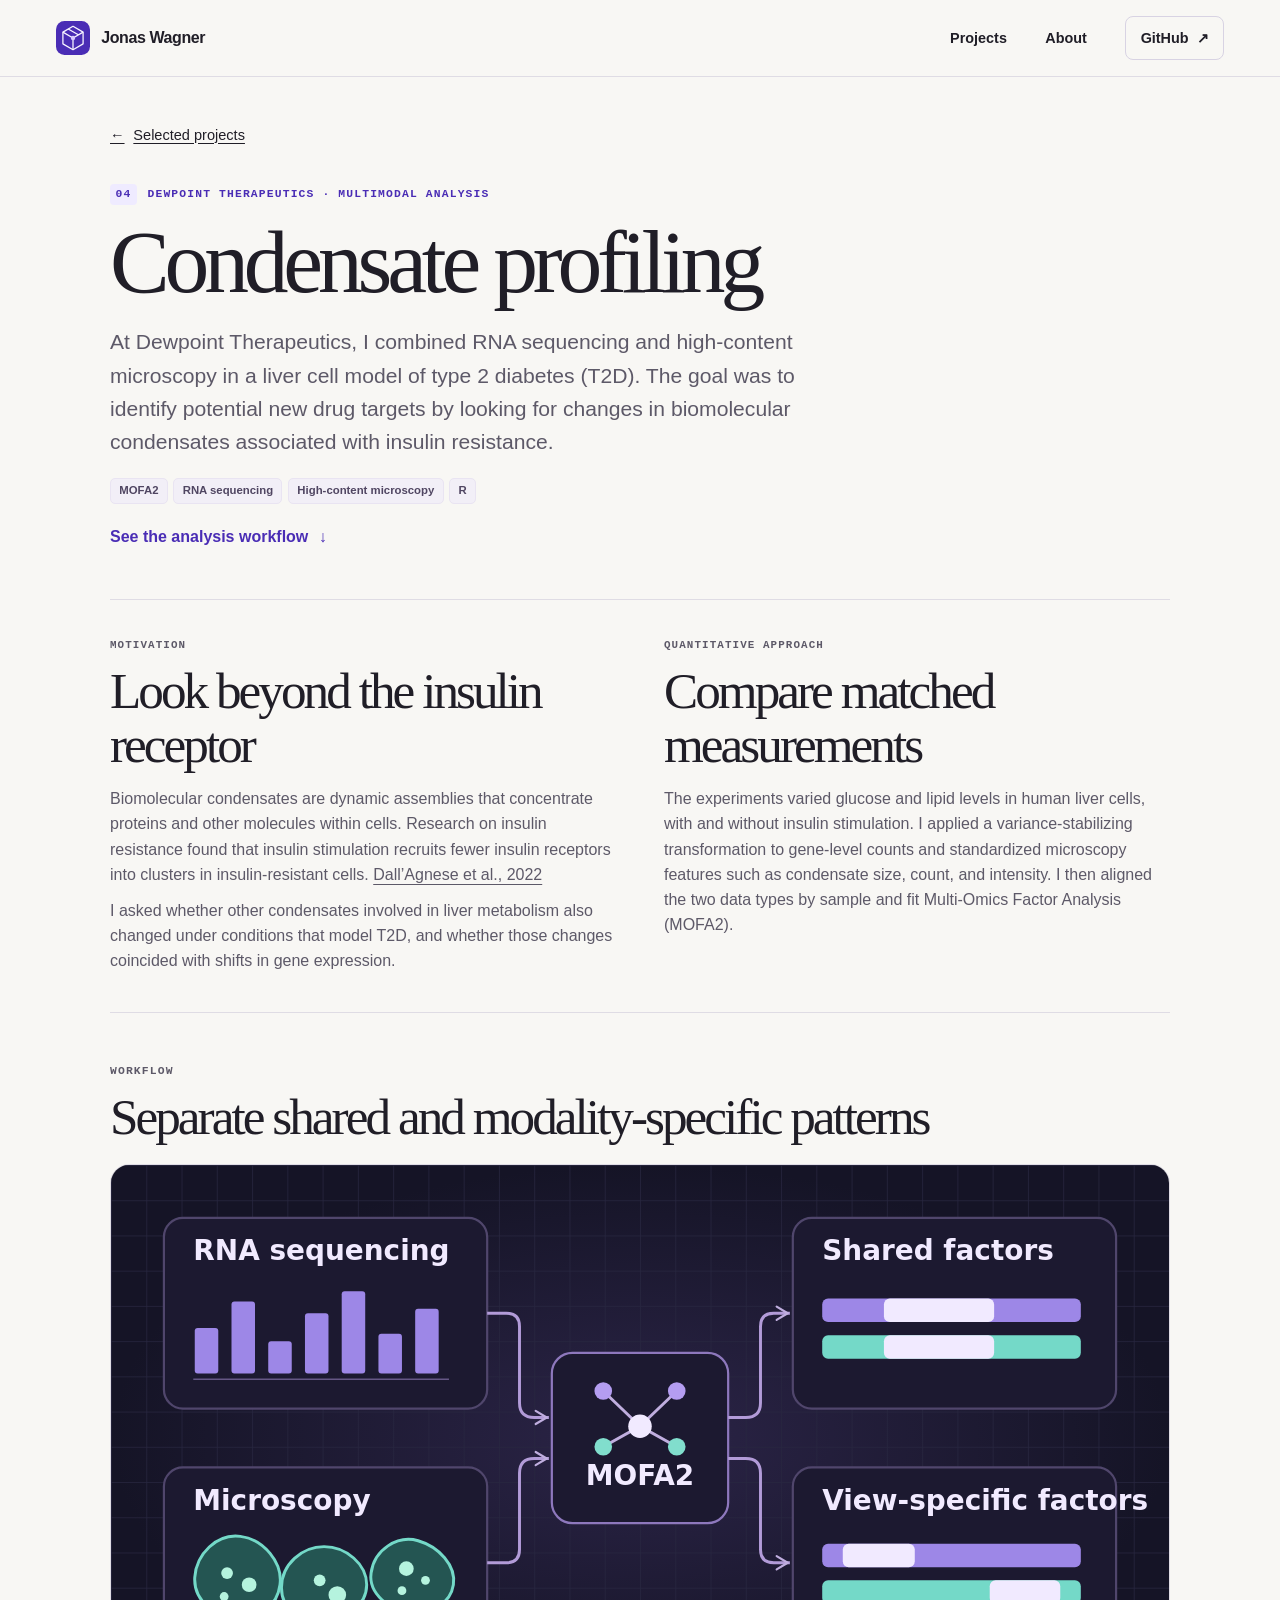
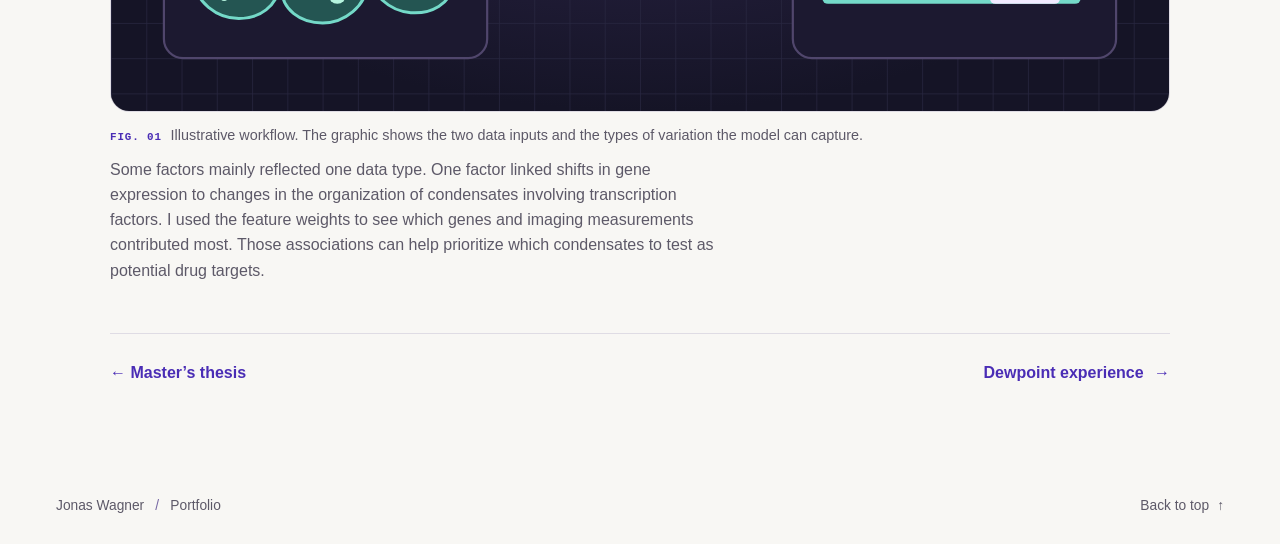
==== dewpoint.html @ bb7e2781 "Publish quantitative biology portfolio" ====
<!doctype html>
<html lang="en">
<head>
  <meta charset="utf-8">
  <meta name="viewport" content="width=device-width, initial-scale=1">
  <meta name="theme-color" content="#f8f7f4">
  <meta name="description" content="A Dewpoint Therapeutics project integrating RNA sequencing and microscopy to explore biomolecular condensates as potential drug targets in type 2 diabetes.">
  <title>Condensate profiling at Dewpoint Therapeutics · Jonas Wagner</title>
  <link rel="icon" href="assets/mark.svg" type="image/svg+xml">
  <link rel="stylesheet" href="assets/site.css">
</head>
<body id="top">
  <a class="skip-link" href="#main">Skip to content</a>
  <header class="site-header">
    <div class="shell header-inner">
      <a class="brand" href="index.html" aria-label="Jonas Wagner home"><img src="assets/mark.svg" width="34" height="34" alt=""><span>Jonas Wagner</span></a>
      <nav aria-label="Main navigation">
        <a href="index.html#projects">Projects</a>
        <a href="index.html#about">About</a>
        <a class="nav-external" href="https://github.com/WagnerJon">GitHub <span aria-hidden="true">↗</span></a>
      </nav>
    </div>
  </header>

  <main id="main" class="shell case">
    <a class="breadcrumb" href="index.html#projects"><span aria-hidden="true">←</span> Selected projects</a>
    <div class="case-header">
      <p class="eyebrow"><span class="section-index">04</span> Dewpoint Therapeutics · Multimodal analysis</p>
      <h1>Condensate profiling</h1>
      <p class="case-lead">At Dewpoint Therapeutics, I combined RNA sequencing and high-content microscopy in a liver cell model of type 2 diabetes (T2D). The goal was to identify potential new drug targets by looking for changes in biomolecular condensates associated with insulin resistance.</p>
      <ul class="tags" aria-label="Methods"><li>MOFA2</li><li>RNA sequencing</li><li>High-content microscopy</li><li>R</li></ul>
      <div class="case-actions"><a class="text-link" href="#workflow">See the analysis workflow <span aria-hidden="true">↓</span></a></div>
    </div>

    <div class="case-details">
      <section class="case-text">
        <p class="eyebrow">Motivation</p>
        <h2>Look beyond the insulin receptor</h2>
        <p>Biomolecular condensates are dynamic assemblies that concentrate proteins and other molecules within cells. Research on insulin resistance found that insulin stimulation recruits fewer insulin receptors into clusters in insulin-resistant cells. <a href="https://www.nature.com/articles/s41467-022-35176-7">Dall’Agnese et al., 2022</a></p>
        <p>I asked whether other condensates involved in liver metabolism also changed under conditions that model T2D, and whether those changes coincided with shifts in gene expression.</p>
      </section>
      <section class="case-text">
        <p class="eyebrow">Quantitative approach</p>
        <h2>Compare matched measurements</h2>
        <p>The experiments varied glucose and lipid levels in human liver cells, with and without insulin stimulation. I applied a variance-stabilizing transformation to gene-level counts and standardized microscopy features such as condensate size, count, and intensity. I then aligned the two data types by sample and fit Multi-Omics Factor Analysis (MOFA2).</p>
      </section>
    </div>

    <section id="workflow" class="case-section" aria-labelledby="workflow-title">
      <p class="eyebrow">Workflow</p>
      <h2 id="workflow-title">Separate shared and modality-specific patterns</h2>
      <figure class="case-figure">
        <a href="assets/dewpoint-workflow.svg" aria-label="Open the full-size multimodal analysis schematic"><img src="assets/dewpoint-workflow.svg" width="720" height="372" alt="RNA sequencing and microscopy measurements feed into MOFA2, which identifies shared factors and factors specific to one data view."></a>
        <figcaption><span class="figure-label">FIG. 01</span> <span>Illustrative workflow. The graphic shows the two data inputs and the types of variation the model can capture.</span></figcaption>
      </figure>
      <p>Some factors mainly reflected one data type. One factor linked shifts in gene expression to changes in the organization of condensates involving transcription factors. I used the feature weights to see which genes and imaging measurements contributed most. Those associations can help prioritize which condensates to test as potential drug targets.</p>
    </section>

    <nav class="case-end" aria-label="More projects">
      <a class="text-link" href="masters-thesis.html">← Master’s thesis</a>
      <a class="text-link" href="index.html#dewpoint">Dewpoint experience <span aria-hidden="true">→</span></a>
    </nav>
  </main>

  <footer class="site-footer"><div class="shell footer-inner"><a href="index.html">Jonas Wagner <span class="footer-divider">/</span> Portfolio</a><a href="#top">Back to top <span aria-hidden="true">↑</span></a></div></footer>
</body>
</html>
---- assets/site.css ----
:root {
  color-scheme: light;
  --paper: #f8f7f4;
  --white: #fff;
  --ink: #201e27;
  --muted: #5d5968;
  --line: #dfdce4;
  --accent: #4a2db5;
  --accent-dark: #38218e;
  --tint: #efebff;
  --night: #111423;
  --serif: Georgia, "Times New Roman", serif;
  --mono: ui-monospace, "SFMono-Regular", Consolas, monospace;
  --radius: 19px;
  font-family: -apple-system, BlinkMacSystemFont, "Segoe UI", sans-serif;
  color: var(--ink);
  background: var(--paper);
}

*, *::before, *::after { box-sizing: border-box; }
[hidden] { display: none !important; }
html { scroll-behavior: smooth; scroll-padding-top: 1.5rem; }
body { margin: 0; line-height: 1.58; }
img, video, canvas { display: block; max-width: 100%; }
img, video { height: auto; }
a { color: inherit; text-underline-offset: .24em; }
a:hover { color: var(--accent); }
button, input, select { font: inherit; }
button { cursor: pointer; }
:focus-visible { outline: 3px solid #7052e4; outline-offset: 4px; }
figure, ul, ol, p, h1, h2, h3 { margin: 0; }
h1, h2, h3 { line-height: 1.05; }
h1, h2 { font-family: var(--serif); font-weight: 400; letter-spacing: -.058em; }

.shell { width: min(1240px, calc(100% - 7rem)); margin-inline: auto; }
.skip-link {
  position: fixed;
  top: 1rem;
  left: 1rem;
  z-index: 10;
  padding: .65rem 1rem;
  background: var(--white);
  color: var(--accent);
  transform: translateY(-200%);
}
.skip-link:focus { transform: none; }
.site-header { border-bottom: 1px solid var(--line); }
.header-inner {
  display: flex;
  justify-content: space-between;
  align-items: center;
  gap: 1rem;
  min-height: 76px;
}
.brand { display: inline-flex; align-items: center; gap: .7rem; text-decoration: none; font-weight: 680; letter-spacing: -.025em; }
.brand img { flex: none; }
.site-header nav { display: flex; align-items: center; gap: clamp(.8rem, 3vw, 2.4rem); }
.site-header nav a { display: inline-flex; gap: .5rem; align-items: center; min-height: 44px; font-size: .9rem; text-decoration: none; font-weight: 620; }
.site-header .nav-external { padding-inline: .9rem; border: 1px solid #d8d3e3; border-radius: 8px; }
.nav-external:hover { background: var(--tint); border-color: #c5b9f1; }

.hero {
  display: grid;
  grid-template-columns: 1.06fr 1fr;
  align-items: center;
  gap: clamp(2rem, 5vw, 5.5rem);
  padding-block: clamp(3.7rem, 5vw, 5rem);
}
.hero-copy { padding-block: 1rem; }
.eyebrow {
  display: flex;
  align-items: center;
  gap: .65rem;
  font: 650 .71rem/1.45 var(--mono);
  letter-spacing: .1em;
  text-transform: uppercase;
  color: var(--accent);
}
.dot { width: 7px; height: 7px; border-radius: 50%; background: #7a56e2; flex: none; box-shadow: 0 0 0 4px #eae3fb; }
.hero h1 { font-size: clamp(3.25rem, 6.2vw, 6.15rem); line-height: .96; margin: 1.2rem 0 1.55rem; }
.hero h1 em { display: block; font-weight: inherit; color: var(--accent); }
.hero-intro { max-width: 33rem; font-size: clamp(1.02rem, 1.4vw, 1.23rem); color: var(--muted); }
.hero-actions, .profile-links { display: flex; flex-wrap: wrap; align-items: center; gap: 1rem 1.6rem; margin-top: 1.85rem; }
.button, .text-link { display: inline-flex; align-items: center; gap: .65rem; min-height: 44px; font-weight: 650; text-decoration: none; }
.button { padding: .7rem 1.05rem; border-radius: 8px; }
.button-primary { color: #fff; background: var(--accent); }
.button-primary:hover { color: #fff; background: var(--accent-dark); }
.text-link { color: var(--accent); }
.text-link:hover { text-decoration: underline; }

.specimen { min-width: 0; border: 1px solid #d9d4e7; border-radius: var(--radius); background: #fff; box-shadow: 0 14px 44px #29244512; }
.specimen-stage {
  position: relative;
  isolation: isolate;
  overflow: hidden;
  display: grid;
  place-items: center;
  width: 100%;
  aspect-ratio: 1.45;
  min-height: 250px;
  color: #e3dafc;
  border-radius: calc(var(--radius) - 1px) calc(var(--radius) - 1px) 0 0;
  background:
    linear-gradient(#cec4fd0f 1px, transparent 1px) center / 30px 30px,
    linear-gradient(90deg, #cec4fd0f 1px, transparent 1px) center / 30px 30px,
    radial-gradient(ellipse at 50% 48%, #26213e, #101322 72%);
}
.stage-heading, .stage-foot {
  z-index: 2;
  position: absolute;
  inset-inline: 1.25rem;
  display: flex;
  justify-content: space-between;
  align-items: center;
  gap: .7rem;
  font: 600 clamp(.56rem, 1vw, .68rem)/1.4 var(--mono);
  letter-spacing: .085em;
  text-transform: uppercase;
}
.stage-heading { top: 1.15rem; }
.stage-foot { bottom: 1.1rem; }
.stage-heading i { display: inline-block; width: 6px; height: 6px; margin: 0 6px 1px 0; background: #bca1ff; border-radius: 50%; }
.stage-id, .axes { color: #b4abc9; white-space: nowrap; }
.reticle {
  position: absolute;
  width: 62%;
  aspect-ratio: 1;
  border: 1px solid #b6a7f436;
  border-radius: 50%;
  display: grid;
  place-items: center;
}
.reticle span { width: 73%; aspect-ratio: 1; border: 1px dashed #b6a7f437; border-radius: 50%; }
.reticle::before, .reticle::after { content: ""; position: absolute; background: #b6a7f436; }
.reticle::before { width: 120%; height: 1px; }
.reticle::after { height: 120%; width: 1px; }
.specimen-image { width: 74%; height: auto; position: relative; mix-blend-mode: lighten; }
.specimen-caption {
  display: flex;
  align-items: center;
  justify-content: space-between;
  gap: .5rem;
  min-height: 62px;
  padding: .5rem 1rem;
  color: var(--muted);
  font-size: .84rem;
}
.switcher { display: flex; gap: .15rem; border-radius: 8px; padding: 3px; background: #f0edf6; }
.switcher button {
  border: 1px solid transparent;
  border-radius: 6px;
  padding: .3rem .52rem;
  min-height: 34px;
  white-space: nowrap;
  font-size: .79rem;
  font-weight: 620;
  background: transparent;
  color: #514a5c;
}
.switcher button:hover { color: var(--accent); }
.switcher button[aria-pressed="true"] { background: #fff; border-color: #ddd6ed; color: var(--accent); box-shadow: 0 1px 3px #29244514; }

.projects { border-top: 1px solid var(--line); padding-block: 2.4rem clamp(4rem, 7vw, 7rem); }
.section-heading { display: flex; align-items: end; justify-content: space-between; gap: 1rem 2rem; margin-bottom: 1.8rem; }
.section-heading h2, .about h2 { margin-top: .52rem; font-size: clamp(2.7rem, 5vw, 4.45rem); }
.section-heading > p { max-width: 23rem; color: var(--muted); margin-bottom: .25rem; }
.section-index { display: inline-grid; place-items: center; padding: .13rem .35rem; border-radius: 4px; background: var(--tint); }
.project-grid { display: grid; grid-template-columns: repeat(4, minmax(0, 1fr)); gap: clamp(.85rem, 2vw, 1.5rem); }
.project-card {
  min-width: 0;
  position: relative;
  display: flex;
  flex-direction: column;
  overflow: hidden;
  background: #fff;
  border: 1px solid var(--line);
  border-radius: var(--radius);
  box-shadow: 0 3px 9px #24213006;
  transition: border-color .2s, box-shadow .2s, transform .2s;
}
.project-card:hover, .project-card:focus-within { border-color: #ad9ddb; box-shadow: 0 13px 30px #29244514; transform: translateY(-3px); }
.project-cover {
  position: relative;
  display: grid;
  place-items: center;
  overflow: hidden;
  aspect-ratio: 1.86;
  padding: .9rem .85rem 0;
  border-bottom: 1px solid var(--line);
}
.project-cover img { width: 100%; }
.cover-fiji { background: #111b26; }
.cover-fiji img { border: 1px solid #314454; border-radius: 7px 7px 0 0; }
.cover-organoid { background: #252037; }
.cover-organoid img { border: 1px solid #565067; border-radius: 7px 7px 0 0; align-self: start; }
.cover-thesis { background: #e6e0f2; padding: 1.85rem .85rem .75rem; }
.cover-thesis img { box-shadow: 0 4px 20px #32234726; border-radius: 3px; }
.cover-dewpoint { background: #18162b; padding: 1.55rem .25rem .25rem; }
.cover-index {
  position: absolute;
  top: .5rem;
  left: .55rem;
  padding: .27rem .48rem;
  border-radius: 4px;
  background: #171529;
  color: #fff;
  font: 600 .6rem/1.35 var(--mono);
  letter-spacing: .08em;
}
.project-copy { padding: clamp(1rem, 2vw, 1.45rem); flex: 1; display: flex; flex-direction: column; align-items: start; }
.project-copy .eyebrow { font-size: .63rem; letter-spacing: .07em; }
.project-copy h3 { align-self: stretch; margin-top: .55rem; font-family: var(--serif); font-weight: 400; font-size: clamp(1.45rem, 2.35vw, 2.13rem); letter-spacing: -.043em; }
.project-copy h3 a { display: flex; align-items: start; justify-content: space-between; gap: .4rem; text-decoration: none; }
.card-arrow { font: 500 1.04rem/1.4 var(--mono); color: var(--accent); }
.project-copy > p:not(.eyebrow) { margin: .75rem 0 1rem; color: var(--muted); font-size: .96rem; }
.tags { display: flex; flex-wrap: wrap; gap: .35rem; padding: 0; margin-top: auto; list-style: none; }
.tags li { padding: .2rem .52rem; color: #504662; background: #f2eff7; border: 1px solid #e9e4f2; border-radius: 5px; font-size: .71rem; font-weight: 620; }

.about { background: #f0edf6; border-block: 1px solid var(--line); }
.about-inner { display: grid; grid-template-columns: .85fr 1.15fr; gap: clamp(2rem, 6vw, 6rem); padding-block: clamp(3rem, 6vw, 6rem); }
.about .section-index { background: #e4dcfc; }
.about-intro { margin-top: 1rem; color: var(--muted); max-width: 29rem; font-size: 1.07rem; }
.experience h3 { font-size: .8rem; text-transform: uppercase; font-family: var(--mono); letter-spacing: .09em; color: var(--accent); margin: .4rem 0 1.1rem; }
.timeline { list-style: none; padding: 0; }
.timeline li { display: grid; grid-template-columns: 6.5rem 1fr; gap: .55rem 1rem; border-top: 1px solid #d9d3e6; padding: .9rem 0; }
.timeline p { font-size: .91rem; color: var(--muted); margin-top: .19rem; }
.date { font: 600 .72rem/1.8 var(--mono); color: var(--accent); }
.footer-inner { display: flex; justify-content: space-between; align-items: center; gap: .75rem; min-height: 78px; color: var(--muted); font-size: .86rem; }
.footer-inner a { min-height: 44px; display: inline-flex; align-items: center; gap: .5rem; text-decoration: none; }
.footer-inner a:hover { text-decoration: underline; }
.footer-divider { color: #7667a3; margin-inline: .2rem; }

.case { padding-block: 2.25rem 4.5rem; max-width: 1060px; }
.breadcrumb { display: inline-flex; align-items: center; gap: .55rem; min-height: 44px; margin-bottom: 1.7rem; font-size: .91rem; }
.case-header { margin-bottom: 2.5rem; }
.case-header h1 { font-size: clamp(3.1rem, 7vw, 6rem); margin-block: .65rem 1rem; max-width: 16ch; }
.case-lead { color: var(--muted); font-size: clamp(1.13rem, 1.65vw, 1.35rem); max-width: 59ch; }
.case-header .tags { margin-top: 1.2rem; }
.case-actions { display: flex; flex-wrap: wrap; gap: 0 1.45rem; margin-top: .65rem; }
.case-section { margin-block: 3.15rem; }
.case-section h2, .case-text h2 { font-size: clamp(2rem, 4vw, 3.25rem); margin: .45rem 0 .9rem; }
.case-section > p, .case-text p { color: var(--muted); max-width: 69ch; margin-block: .65rem; }
.case-figure { margin-top: 1.25rem; }
.case-figure > a, .case-figure > img, .case-figure > video, .stack-demo { display: block; border: 1px solid var(--line); border-radius: var(--radius); overflow: hidden; }
.case-figure > a > img, .case-figure > img, .case-figure > video { width: 100%; }
.case-figure > video { background: var(--night); }
.case-figure .paper-figure { padding: clamp(.5rem, 2vw, 1.5rem); background: #fff; }
.case-figure figcaption { display: flex; align-items: baseline; gap: .55rem; color: var(--muted); margin-top: .7rem; font-size: .9rem; }
.figure-label { flex: none; color: var(--accent); font: 650 .68rem/1.4 var(--mono); letter-spacing: .08em; }
.case-details { display: grid; grid-template-columns: repeat(2, minmax(0, 1fr)); gap: 1.5rem 3rem; border-block: 1px solid var(--line); padding-block: 1.75rem; margin-block: 2.5rem; }
.case-text .eyebrow { font-size: .68rem; }
.case-text .text-link { margin-top: .3rem; }
.case-end { border-top: 1px solid var(--line); padding-top: 1rem; display: flex; justify-content: space-between; flex-wrap: wrap; gap: .5rem 1.5rem; }
.stack-demo { display: grid; grid-template-columns: minmax(0, 1.3fr) minmax(220px, .7fr); align-items: stretch; color: #f1ebff; background: var(--night); }
.stack-view {
  display: grid;
  place-items: center;
  padding: 1.3rem;
  min-height: 240px;
  background:
    linear-gradient(#cec4fd16 1px, transparent 1px) center / 24px 24px,
    linear-gradient(90deg, #cec4fd16 1px, transparent 1px) center / 24px 24px,
    #0c1225;
}
.stack-view canvas, .stack-view img { width: min(100%, 270px); height: auto; aspect-ratio: 1; }
.stack-panel { display: flex; flex-direction: column; justify-content: center; gap: .7rem; padding: 1.4rem; border-left: 1px solid #36334c; }
.stack-panel h3 { font-family: var(--serif); font-size: 1.65rem; font-weight: 400; letter-spacing: -.03em; }
.stack-panel p { font-size: .9rem; color: #d0c6e3; }
.stack-controls { display: grid; gap: .5rem; margin-top: .3rem; }
.stack-controls label { font-size: .86rem; font-weight: 620; }
.stack-controls select { color: #f1ebff; background: #27223b; border: 1px solid #665b7d; border-radius: 6px; padding: .55rem; min-height: 44px; }
.stack-controls input { width: 100%; margin: 0; accent-color: #c2a8ff; }
.stack-controls output { font: 600 .78rem/1.5 var(--mono); color: #d0c6e3; }

@media (max-width: 1180px) {
  .project-grid { grid-template-columns: repeat(2, minmax(0, 1fr)); }
}
@media (max-width: 1050px) {
  .shell { width: calc(100% - 4rem); }
  .hero { gap: 2rem; }
}
@media (min-width: 531px) and (max-width: 880px) {
  .project-grid { grid-template-columns: 1fr; }
  .project-card { display: grid; grid-template-columns: 40% 1fr; }
  .project-cover { aspect-ratio: auto; border-right: 1px solid var(--line); border-bottom: 0; padding-bottom: .85rem; }
  .cover-organoid img { align-self: center; }
}
@media (max-width: 760px) {
  .shell { width: calc(100% - 2.25rem); }
  .header-inner { min-height: 66px; }
  .site-header nav { gap: 1rem; }
  .site-header .nav-external { padding: 0; border: 0; }
  .hero { grid-template-columns: 1fr; gap: 1.85rem; padding-block: 2.55rem 3rem; }
  .hero-copy { padding-block: 0; }
  .hero h1 { font-size: clamp(3.6rem, 11.5vw, 6rem); margin: .95rem 0 1.15rem; }
  .hero-actions { margin-top: 1.3rem; }
  .specimen { width: min(100%, 34rem); }
  .specimen-stage { aspect-ratio: 1.55; }
  .section-heading { align-items: start; flex-direction: column; gap: .8rem; }
  .about-inner { grid-template-columns: 1fr; gap: 1.65rem; }
}
@media (max-width: 530px) {
  .brand { gap: .5rem; font-size: .93rem; }
  .brand img { width: 27px; height: 27px; }
  .site-header nav { gap: .72rem; }
  .site-header nav a { font-size: .82rem; gap: .15rem; }
  .hero .eyebrow { font-size: .63rem; }
  .project-grid, .case-details, .stack-demo { grid-template-columns: 1fr; }
  .specimen-caption { padding-inline: .7rem; font-size: .76rem; }
  .stage-heading, .stage-foot { inset-inline: .85rem; }
  .timeline li { grid-template-columns: 1fr; gap: .12rem; }
  .case { padding-top: 1.2rem; }
  .case-figure figcaption { display: block; }
  .figure-label { margin-right: .45rem; }
  .stack-panel { border-left: 0; border-top: 1px solid #36334c; }
}
@media (max-width: 360px) {
  .site-header .nav-external { display: none; }
}
@media (prefers-reduced-motion: reduce) {
  html { scroll-behavior: auto; }
  *, *::before, *::after { transition: none !important; }
}
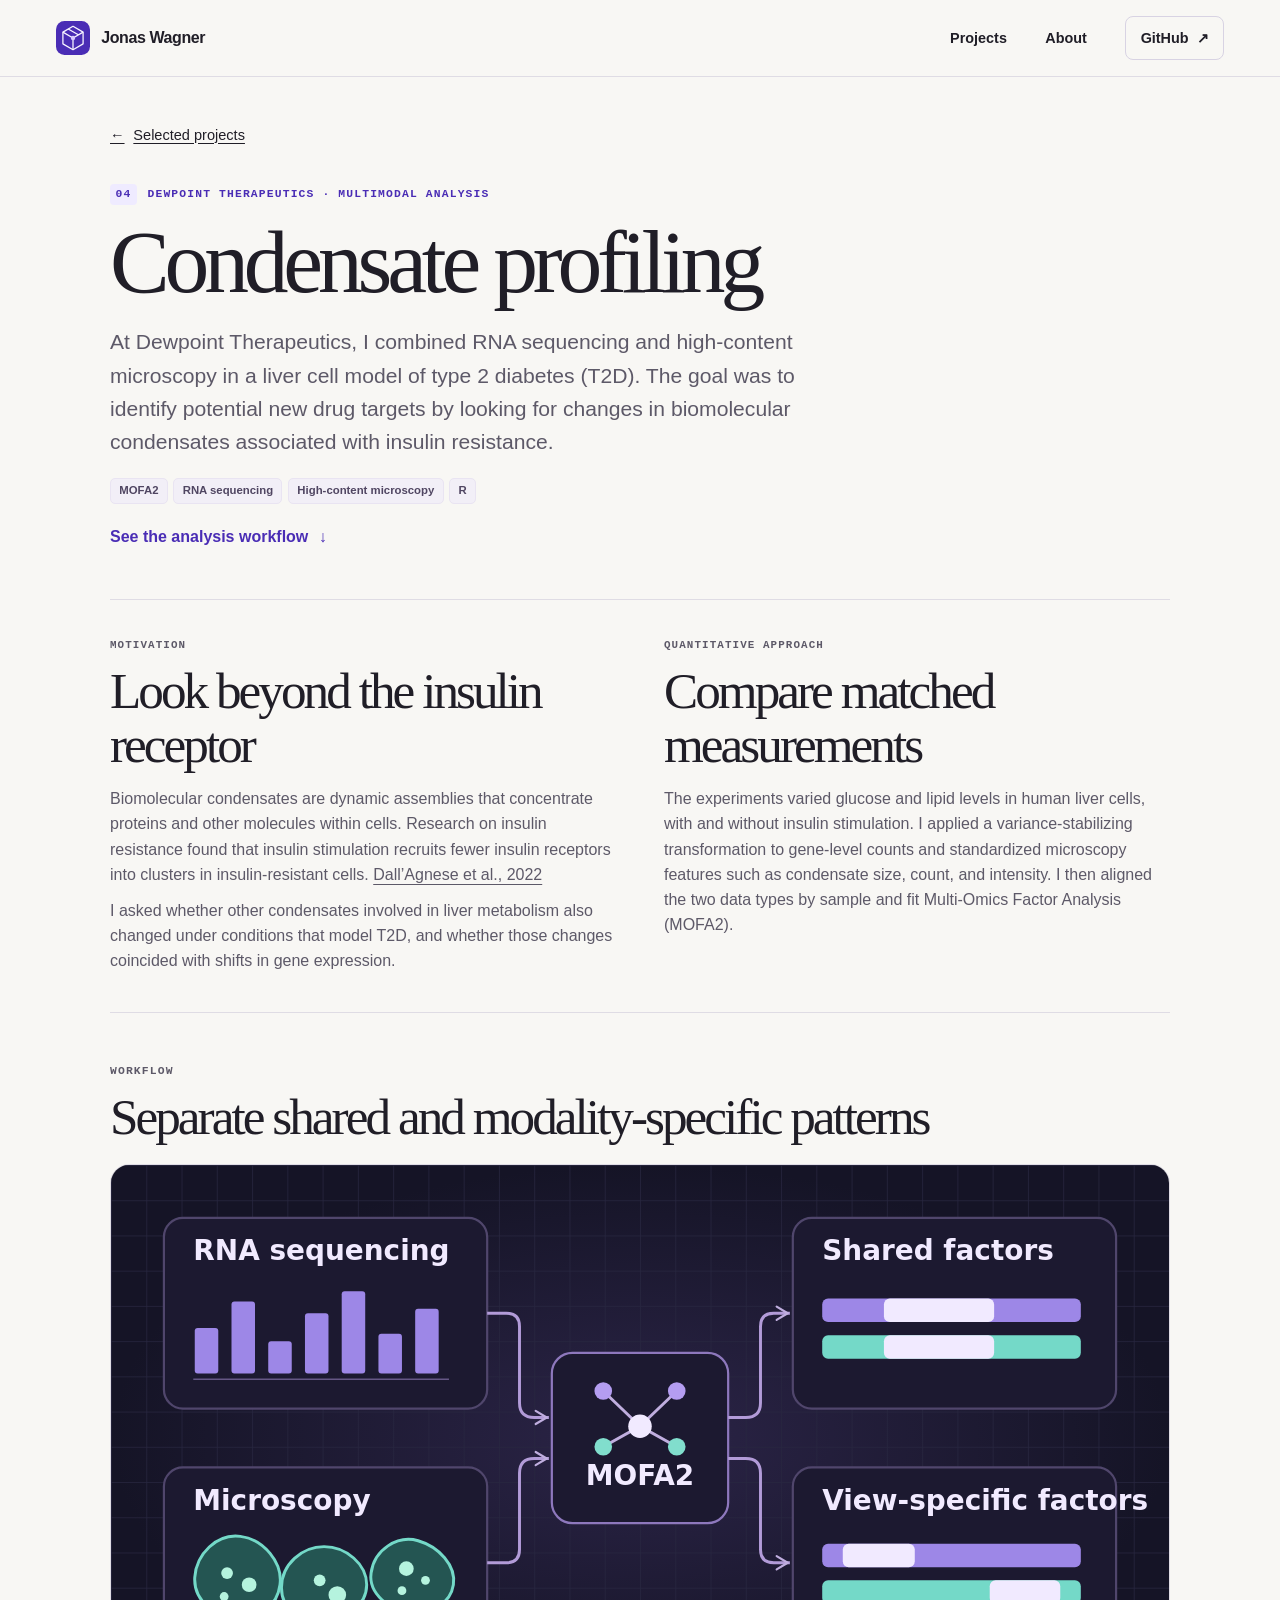
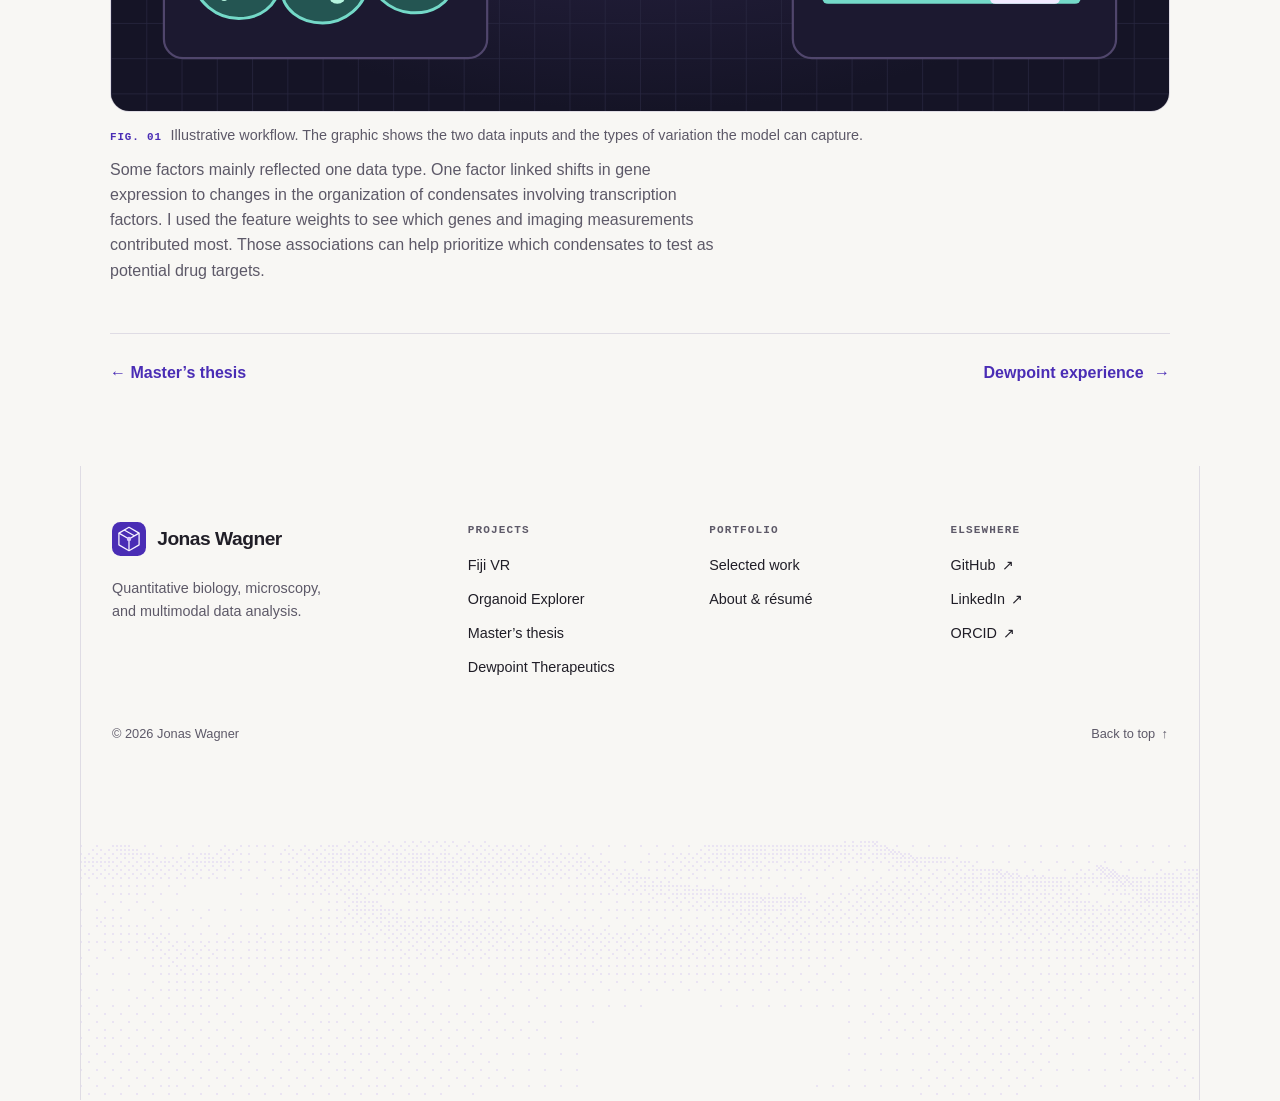
==== commit 08198fdf: "Add animated ridgeline footer" ====
--- a/dewpoint.html
+++ b/dewpoint.html
@@ -8,6 +8,7 @@
   <title>Condensate profiling at Dewpoint Therapeutics · Jonas Wagner</title>
   <link rel="icon" href="assets/mark.svg" type="image/svg+xml">
   <link rel="stylesheet" href="assets/site.css">
+  <script src="assets/ridgeline.js" defer></script>
 </head>
 <body id="top">
   <a class="skip-link" href="#main">Skip to content</a>
@@ -62,6 +63,46 @@
     </nav>
   </main>
 
-  <footer class="site-footer"><div class="shell footer-inner"><a href="index.html">Jonas Wagner <span class="footer-divider">/</span> Portfolio</a><a href="#top">Back to top <span aria-hidden="true">↑</span></a></div></footer>
+  <footer id="footer" class="site-footer" data-ridgeline>
+    <div class="footer-frame">
+      <div class="footer-top">
+        <div class="footer-brand">
+          <a class="brand" href="index.html"><img src="assets/mark.svg" width="34" height="34" alt=""><span>Jonas Wagner</span></a>
+          <p>Quantitative biology, microscopy, and multimodal data analysis.</p>
+        </div>
+        <nav class="footer-group" aria-label="Footer projects">
+          <h2>Projects</h2>
+          <ul>
+            <li><a href="fiji-vr.html">Fiji VR</a></li>
+            <li><a href="organoid-explorer.html">Organoid Explorer</a></li>
+            <li><a href="masters-thesis.html">Master’s thesis</a></li>
+            <li><a href="dewpoint.html">Dewpoint Therapeutics</a></li>
+          </ul>
+        </nav>
+        <nav class="footer-group" aria-label="Footer portfolio">
+          <h2>Portfolio</h2>
+          <ul>
+            <li><a href="index.html#projects">Selected work</a></li>
+            <li><a href="index.html#about">About &amp; résumé</a></li>
+          </ul>
+        </nav>
+        <nav class="footer-group" aria-label="Footer profiles">
+          <h2>Elsewhere</h2>
+          <ul>
+            <li><a href="https://github.com/WagnerJon">GitHub <span aria-hidden="true">↗</span></a></li>
+            <li><a href="https://www.linkedin.com/in/wagnerjon4/">LinkedIn <span aria-hidden="true">↗</span></a></li>
+            <li><a href="https://orcid.org/0009-0003-9838-8700">ORCID <span aria-hidden="true">↗</span></a></li>
+          </ul>
+        </nav>
+      </div>
+      <div class="footer-bar">
+        <p>© 2026 Jonas Wagner</p>
+        <a href="#top">Back to top <span aria-hidden="true">↑</span></a>
+      </div>
+      <div class="footer-scene" aria-hidden="true">
+        <canvas width="560" height="175"></canvas>
+      </div>
+    </div>
+  </footer>
 </body>
 </html>
--- a/assets/site.css
+++ b/assets/site.css
@@ -225,10 +225,71 @@
 .timeline li { display: grid; grid-template-columns: 6.5rem 1fr; gap: .55rem 1rem; border-top: 1px solid #d9d3e6; padding: .9rem 0; }
 .timeline p { font-size: .91rem; color: var(--muted); margin-top: .19rem; }
 .date { font: 600 .72rem/1.8 var(--mono); color: var(--accent); }
-.footer-inner { display: flex; justify-content: space-between; align-items: center; gap: .75rem; min-height: 78px; color: var(--muted); font-size: .86rem; }
-.footer-inner a { min-height: 44px; display: inline-flex; align-items: center; gap: .5rem; text-decoration: none; }
-.footer-inner a:hover { text-decoration: underline; }
-.footer-divider { color: #7667a3; margin-inline: .2rem; }
+.site-footer { background: var(--paper); }
+.footer-frame { position: relative; width: min(1120px, calc(100% - 2.25rem)); margin-inline: auto; }
+.footer-frame::before, .footer-frame::after {
+  content: "";
+  position: absolute;
+  inset-block: 0;
+  z-index: 1;
+  width: 1px;
+  background: var(--line);
+  transform-origin: top;
+  pointer-events: none;
+}
+.footer-frame::before { left: 0; }
+.footer-frame::after { right: 0; }
+.footer-top {
+  display: flex;
+  flex-wrap: wrap;
+  gap: 1.8rem 1.5rem;
+  padding: 3.5rem clamp(1rem, 3vw, 2rem) 2rem;
+}
+.footer-brand { flex: 1.6 0 11rem; }
+.footer-brand .brand { font-size: 1.2rem; }
+.footer-brand p { max-width: 29ch; margin-top: .85rem; color: var(--muted); font-size: .9rem; }
+.footer-group { flex: 1 0 7.5rem; }
+.footer-group h2 {
+  color: var(--muted);
+  font: 650 .69rem/1.45 var(--mono);
+  letter-spacing: .1em;
+  text-transform: uppercase;
+  margin-bottom: .65rem;
+}
+.footer-group ul { padding: 0; list-style: none; }
+.footer-group a, .footer-bar a {
+  display: inline-flex;
+  align-items: center;
+  gap: .4rem;
+  min-height: 34px;
+  text-decoration: none;
+}
+.footer-group a { font-size: .9rem; }
+.footer-group a:hover, .footer-bar a:hover { text-decoration: underline; }
+.footer-bar {
+  display: flex;
+  align-items: center;
+  justify-content: space-between;
+  flex-wrap: wrap;
+  gap: .15rem 1rem;
+  padding-inline: clamp(1rem, 3vw, 2rem);
+  color: var(--muted);
+  font-size: .8rem;
+}
+.footer-scene { height: 350px; overflow: hidden; }
+.footer-scene canvas { width: 100%; height: 100%; object-fit: cover; image-rendering: pixelated; }
+@media (prefers-reduced-motion: no-preference) {
+  .footer-visible .footer-frame::before, .footer-visible .footer-frame::after { animation: footer-guide 1.3s ease-out both; }
+  .footer-visible .footer-frame::after { animation-delay: 80ms; }
+  .footer-visible .footer-top > *, .footer-visible .footer-bar { animation: footer-rise .85s ease-out both; }
+  .footer-visible .footer-top > :nth-child(2) { animation-delay: 90ms; }
+  .footer-visible .footer-top > :nth-child(3) { animation-delay: 180ms; }
+  .footer-visible .footer-top > :nth-child(4) { animation-delay: 270ms; }
+  .footer-visible .footer-bar { animation-delay: 360ms; }
+  .footer-visible:focus-within .footer-top > *, .footer-visible:focus-within .footer-bar { animation: none; }
+}
+@keyframes footer-guide { from { transform: scaleY(0); } to { transform: scaleY(1); } }
+@keyframes footer-rise { from { opacity: .25; transform: translateY(10px); } to { opacity: 1; transform: none; } }
 
 .case { padding-block: 2.25rem 4.5rem; max-width: 1060px; }
 .breadcrumb { display: inline-flex; align-items: center; gap: .55rem; min-height: 44px; margin-bottom: 1.7rem; font-size: .91rem; }
